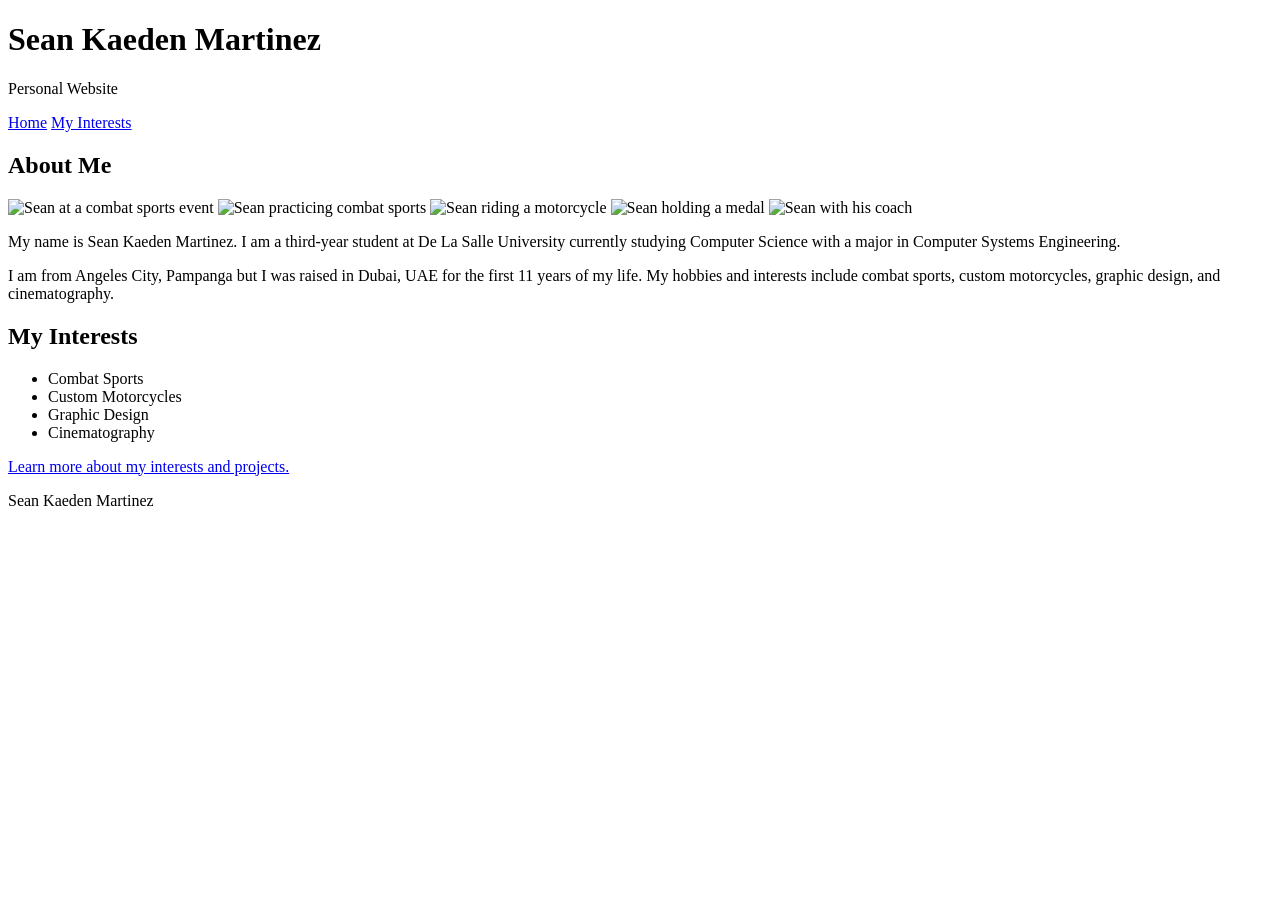
==== index.html @ 5f84a4a5 "Add files via upload" ====
<!DOCTYPE html>
<html lang="en">

<head>
    <meta charset="UTF-8">
    <title>Sean Kaeden Martinez - Personal Website</title>
</head>

<body>

    <header>
        <h1>Sean Kaeden Martinez</h1>
        <p>Personal Website</p>
    </header>

    <nav>
        <a href="index.html">Home</a>
        <a href="interests_projects.html">My Interests</a>
    </nav>

    <main>

        <section id="about">
            <h2>About Me</h2>

            <img src="images/IMG_1123.jpeg"
                 alt="Sean at a combat sports event"
                 height="300">

            <img src="images/IMG_2360.jpeg"
                 alt="Sean practicing combat sports"
                 height="300">

            <img src="images/IMG_5223.jpeg"
                 alt="Sean riding a motorcycle"
                 height="300">

            <img src="images/IMG_7922.jpeg"
                 alt="Sean holding a medal"
                 height="300">

            <img src="images/IMG_0710.jpeg"
                 alt="Sean with his coach"
                 height="300">

            <p>
                My name is Sean Kaeden Martinez. I am a third-year student at De La Salle University
                currently studying Computer Science with a major in Computer Systems Engineering.
            </p>

            <p>
                I am from Angeles City, Pampanga but I was raised in Dubai, UAE for the first 11 years of my life. 
                My hobbies and interests include combat sports, custom motorcycles, graphic design, and cinematography.
            </p>
        </section>

        <section id="interests">
            <h2>My Interests</h2>

            <ul>
                <li>Combat Sports</li>
                <li>Custom Motorcycles</li>
                <li>Graphic Design</li>
                <li>Cinematography</li>
            </ul>

            <p>
                <a href="interests_projects.html">
                    Learn more about my interests and projects.
                </a>
            </p>
        </section>


    </main>

    <footer>
        <p>Sean Kaeden Martinez</p>
    </footer>

</body>

</html>
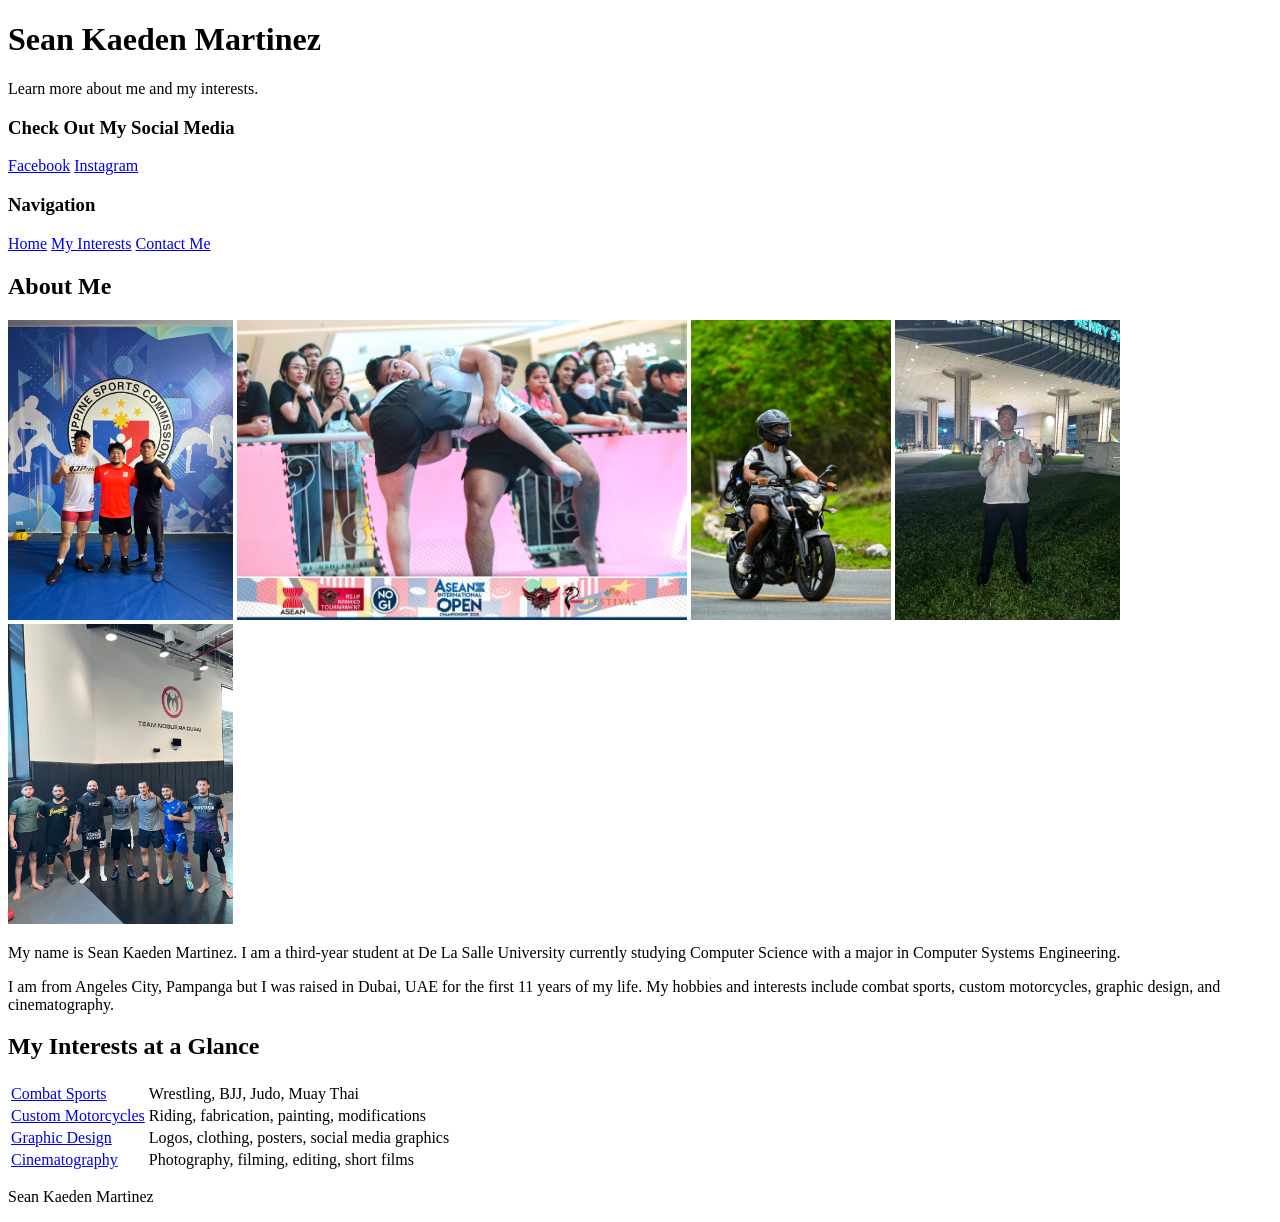
==== commit e06e25e4: "Added contact_me, added videos meeting requirements" ====
--- a/index.html
+++ b/index.html
@@ -9,13 +9,21 @@
 <body>
 
     <header>
-        <h1>Sean Kaeden Martinez</h1>
-        <p>Personal Website</p>
+    <h1>Sean Kaeden Martinez</h1>
+    <p>Learn more about me and my interests.</p>
+
+    <h3>Check Out My Social Media</h3>
+        <p>
+            <a href="https://www.facebook.com/kaeden.martinez.3">Facebook</a>
+            <a href="https://instagram.com/kden_.07">Instagram</a>
+        </p>
     </header>
 
+    <h3>Navigation</h3>
     <nav>
         <a href="index.html">Home</a>
         <a href="interests_projects.html">My Interests</a>
+        <a href="contact.html">Contact Me</a>
     </nav>
 
     <main>
@@ -55,21 +63,45 @@
         </section>
 
         <section id="interests">
-            <h2>My Interests</h2>
+    <h2>My Interests at a Glance</h2>
 
-            <ul>
-                <li>Combat Sports</li>
-                <li>Custom Motorcycles</li>
-                <li>Graphic Design</li>
-                <li>Cinematography</li>
-            </ul>
-
-            <p>
-                <a href="interests_projects.html">
-                    Learn more about my interests and projects.
+    <table>
+        <tr>
+        </tr>
+        <tr>
+            <td>
+                <a href="interests_projects.html#combat-sports">
+                    Combat Sports
                 </a>
-            </p>
-        </section>
+            </td>
+            <td>Wrestling, BJJ, Judo, Muay Thai </td>
+        </tr>
+        <tr>
+            <td>
+                <a href="interests_projects.html#motorcycles">
+                    Custom Motorcycles
+                </a>
+            </td>
+            <td>Riding, fabrication, painting, modifications</td>
+        </tr>
+        <tr>
+            <td>
+                <a href="interests_projects.html#graphic-design">
+                    Graphic Design  
+                </a>
+            </td>
+            <td>Logos, clothing, posters, social media graphics</td>
+        </tr>
+        <tr>
+            <td>
+                <a href="interests_projects.html#cinematography">
+                    Cinematography  
+                </a>
+            </td>
+            <td>Photography, filming, editing, short films</td>
+        </tr>
+    </table>
+</section>
 
 
     </main>
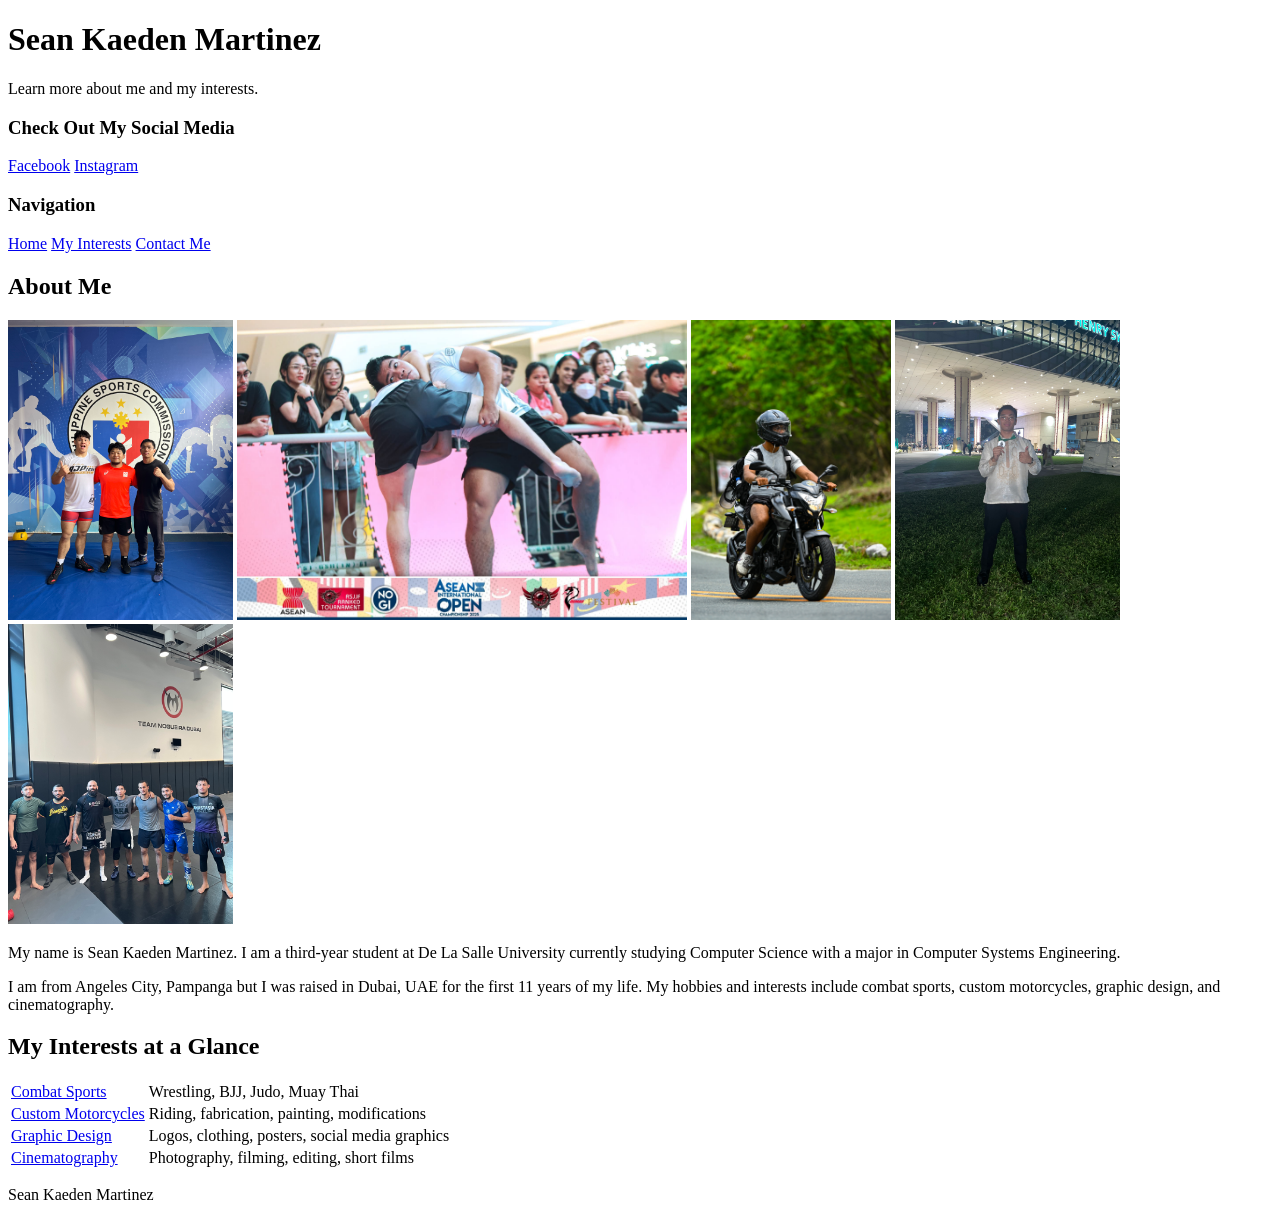
==== commit 726175d5: "Update index.html" ====
--- a/index.html
+++ b/index.html
@@ -23,7 +23,7 @@
     <nav>
         <a href="index.html">Home</a>
         <a href="interests_projects.html">My Interests</a>
-        <a href="contact.html">Contact Me</a>
+        <a href="contact_me.html">Contact Me</a>
     </nav>
 
     <main>
@@ -66,8 +66,7 @@
     <h2>My Interests at a Glance</h2>
 
     <table>
-        <tr>
-        </tr>
+
         <tr>
             <td>
                 <a href="interests_projects.html#combat-sports">
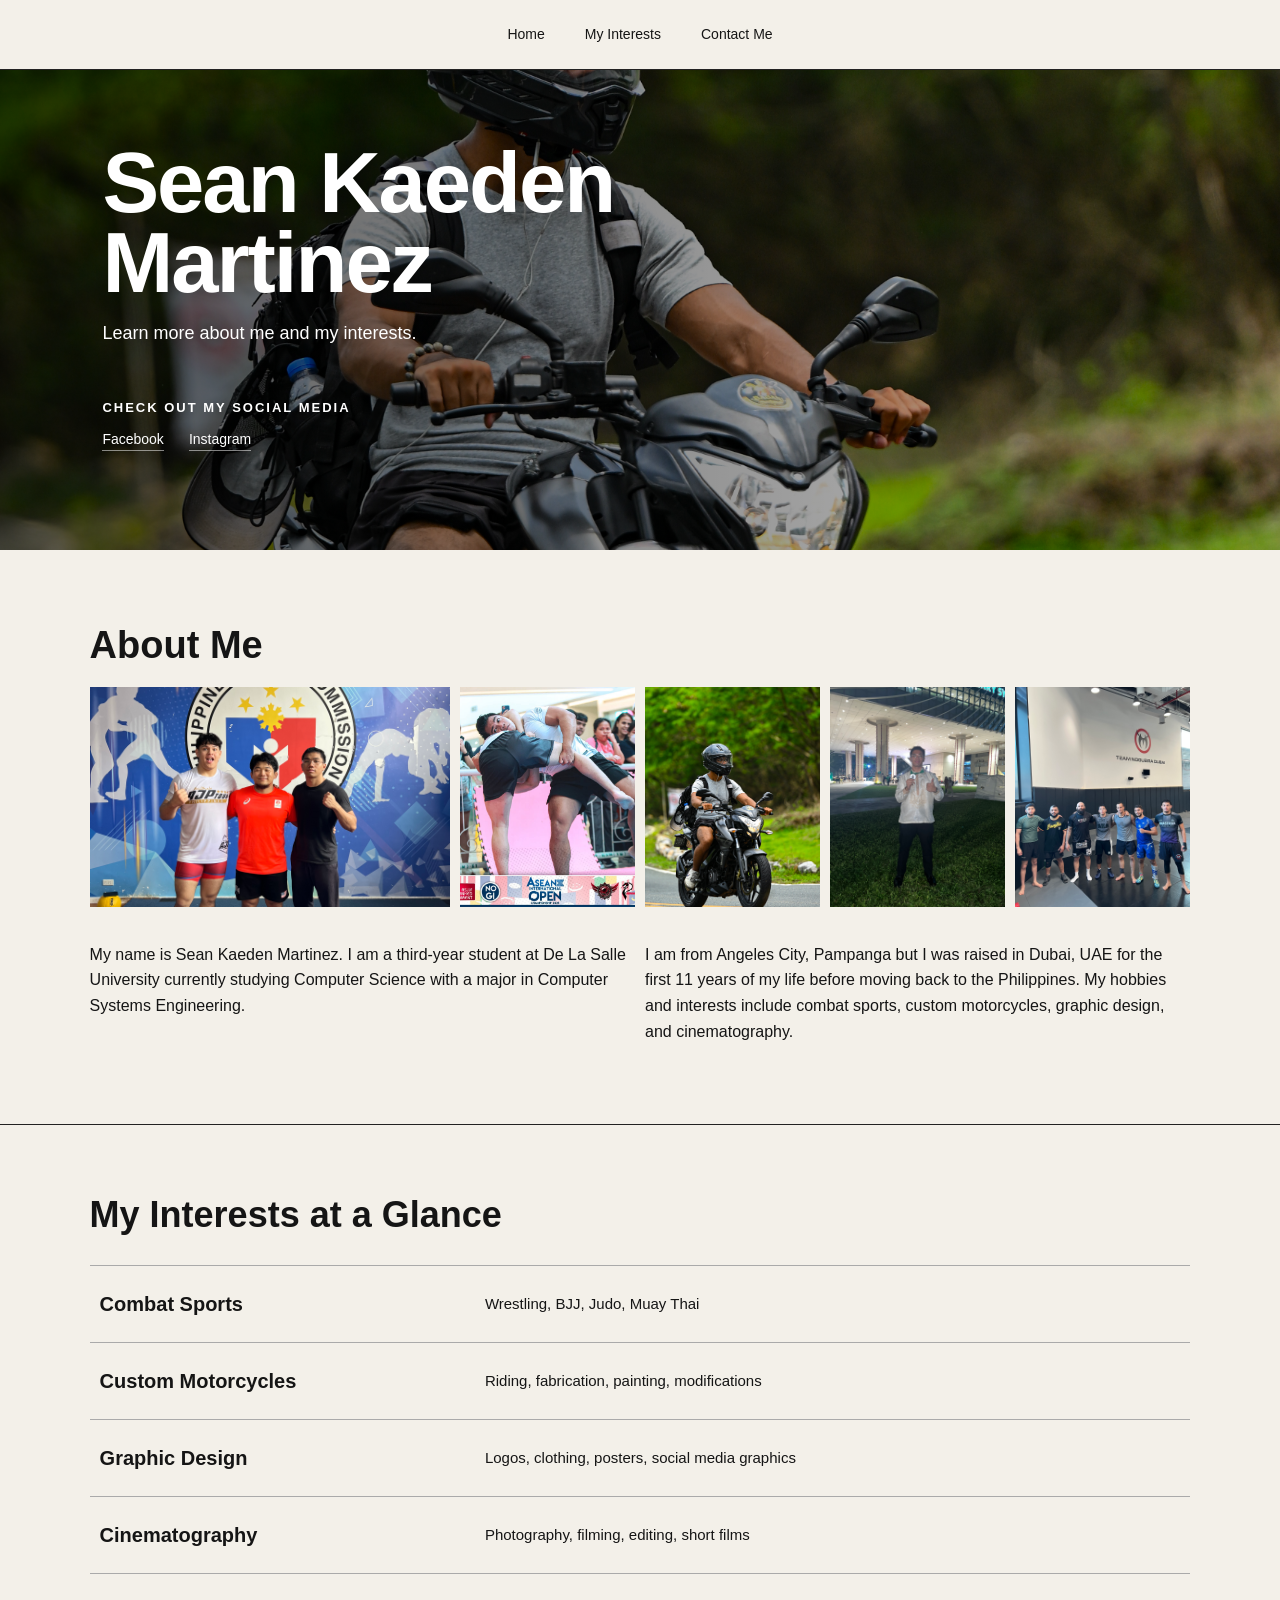
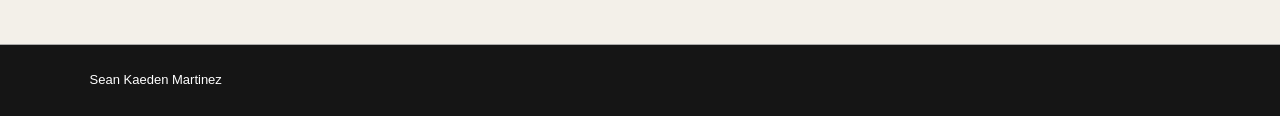
==== commit e7407632: "css styling + a few additions" ====
--- a/index.html
+++ b/index.html
@@ -4,6 +4,7 @@
 <head>
     <meta charset="UTF-8">
     <title>Sean Kaeden Martinez - Personal Website</title>
+    <link rel="stylesheet" href="styles.css">
 </head>
 
 <body>
@@ -57,8 +58,9 @@
             </p>
 
             <p>
-                I am from Angeles City, Pampanga but I was raised in Dubai, UAE for the first 11 years of my life. 
-                My hobbies and interests include combat sports, custom motorcycles, graphic design, and cinematography.
+                I am from Angeles City, Pampanga but I was raised in Dubai, UAE for the first 11 years of my life before
+                moving back to the Philippines. My hobbies and interests include combat sports, custom motorcycles, 
+                graphic design, and cinematography.
             </p>
         </section>
 
--- a/styles.css
+++ b/styles.css
@@ -0,0 +1,483 @@
+* {
+    box-sizing: border-box;
+}
+
+html {
+    scroll-behavior: smooth;
+}
+
+body {
+    margin: 0;
+    min-height: 100vh;
+    background: #f3f0e9;
+    color: #151515;
+    font-family: Arial, Helvetica, sans-serif;
+    line-height: 1.6;
+
+    display: flex;
+    flex-direction: column;
+}
+
+/* page layout */
+header {
+    order: 2;
+}
+
+nav {
+    order: 1;
+}
+
+main,
+body > section {
+    order: 3;
+}
+
+footer {
+    order: 4;
+}
+
+/* Hide the extra navigation heading */
+body > h3 {
+    display: none;
+}
+
+/* header */
+header {
+    min-height: 480px;
+    padding: 70px 8%;
+    color: white;
+
+    display: flex;
+    flex-direction: column;
+    justify-content: center;
+
+    background:
+        linear-gradient(
+            90deg,
+            rgba(0, 0, 0, 0.68),
+            rgba(0, 0, 0, 0.20)
+        ),
+        url("images/IMG_5223.jpeg");
+
+    background-size: cover;
+    background-position: center;
+}
+
+header h1 {
+    max-width: 700px;
+    margin: 0 0 15px;
+
+    font-size: clamp(48px, 7vw, 85px);
+    line-height: 0.95;
+    letter-spacing: -2px;
+}
+
+header > p {
+    max-width: 550px;
+    margin: 0 0 25px;
+    font-size: 18px;
+}
+
+header h3 {
+    margin: 25px 0 5px;
+    font-size: 13px;
+    text-transform: uppercase;
+    letter-spacing: 2px;
+}
+
+header a {
+    color: white;
+    margin-right: 20px;
+    padding-bottom: 3px;
+
+    font-size: 14px;
+    text-decoration: none;
+
+    border-bottom: 1px solid rgba(255, 255, 255, 0.5);
+}
+
+header a:hover {
+    border-bottom-color: white;
+}
+
+/* navigation */
+nav {
+    width: 100%;
+    min-height: 70px;
+    padding: 0 5%;
+
+    display: flex;
+    align-items: center;
+    justify-content: center;
+    gap: 40px;
+
+    background: #f3f0e9;
+    border-bottom: 1px solid #222;
+}
+
+nav a {
+    position: relative;
+    padding: 23px 0;
+
+    color: #151515;
+    font-size: 14px;
+    text-decoration: none;
+}
+
+nav a::after {
+    content: "";
+    position: absolute;
+    left: 0;
+    bottom: 17px;
+
+    width: 0;
+    height: 1px;
+
+    background: #176b4d;
+    transition: width 0.2s ease;
+}
+
+nav a:hover::after {
+    width: 100%;
+}
+
+/* main content */
+main,
+section {
+    width: 100%;
+}
+
+/* about section */
+#about {
+    padding: 75px 7% 80px;
+
+    display: grid;
+    grid-template-columns: repeat(6, 1fr);
+    gap: 10px;
+
+    border-bottom: 1px solid #222;
+}
+
+#about h2 {
+    grid-column: 1 / -1;
+    margin: 0 0 10px;
+
+    font-size: 38px;
+    line-height: 1.1;
+}
+
+#about img {
+    width: 100% !important;
+    height: 220px !important;
+    margin: 0;
+
+    object-fit: cover;
+}
+
+#about img:nth-of-type(1) {
+    grid-column: span 2;
+}
+
+#about img:nth-of-type(2),
+#about img:nth-of-type(3),
+#about img:nth-of-type(4),
+#about img:nth-of-type(5) {
+    grid-column: span 1;
+}
+
+#about p {
+    grid-column: span 3;
+    max-width: 650px;
+    margin: 25px 0 0;
+    font-size: 16px;
+}
+
+/* interests */
+#interests {
+    padding: 70px 7%;
+}
+
+#interests h2 {
+    margin: 0 0 30px;
+    font-size: 36px;
+    line-height: 1.1;
+}
+
+#interests table {
+    width: 100%;
+    border-collapse: collapse;
+    font-size: 15px;
+}
+
+#interests tr {
+    border-top: 1px solid #aaa;
+}
+
+#interests tr:last-child {
+    border-bottom: 1px solid #aaa;
+}
+
+#interests td {
+    padding: 22px 10px;
+}
+
+#interests td:first-child {
+    width: 35%;
+    font-size: 20px;
+    font-weight: bold;
+}
+
+#interests a {
+    color: #151515;
+    text-decoration: none;
+}
+
+#interests a:hover {
+    color: #176b4d;
+}
+
+/* interests and projects page */
+body:has(#combat-sports) header {
+    min-height: 300px;
+
+    background:
+        linear-gradient(
+            rgba(0, 0, 0, 0.55),
+            rgba(0, 0, 0, 0.55)
+        ),
+        url("images/IMG_2825.jpeg");
+
+    background-size: cover;
+    background-position: center;
+}
+
+body:has(#combat-sports) header h1 {
+    font-size: clamp(45px, 6vw, 75px);
+}
+
+/* section navigation */
+#navigation {
+    padding: 25px 7%;
+
+    display: flex;
+    align-items: center;
+    flex-wrap: wrap;
+    gap: 25px;
+
+    background: #e9e5dd;
+    border-bottom: 1px solid #aaa;
+}
+
+#navigation h2 {
+    display: none;
+}
+
+#navigation p {
+    margin: 0;
+}
+
+#navigation a {
+    color: #151515;
+    font-size: 14px;
+    text-decoration: none;
+}
+
+#navigation a:hover {
+    color: #176b4d;
+}
+
+/* content sections */
+main > section {
+    padding: 70px 7%;
+    border-bottom: 1px solid #aaa;
+}
+
+main > section h2 {
+    margin: 0 0 15px;
+    font-size: 38px;
+    line-height: 1.1;
+}
+
+main > section p {
+    max-width: 750px;
+    margin-bottom: 30px;
+    font-size: 16px;
+}
+
+main > section h3 {
+    margin: 35px 0 15px;
+
+    font-size: 13px;
+    text-transform: uppercase;
+    letter-spacing: 2px;
+}
+
+/* videos */
+main > section video {
+    width: 350px;
+    max-width: 100%;
+    height: auto !important;
+    margin: 0 8px 8px 0;
+
+    object-fit: contain;
+    vertical-align: top;
+    background: #111;
+}
+
+/* photos */
+main > section img {
+    width: 350px;
+    max-width: 100%;
+    height: 220px !important;
+    margin: 0 8px 8px 0;
+
+    object-fit: cover;
+    vertical-align: top;
+}
+
+/* individual sections */
+#combat-sports {
+    background: #f3f0e9;
+}
+
+#motorcycles {
+    background: #eae7df;
+}
+
+#graphic-design {
+    background: #f3f0e9;
+}
+
+#cinematography {
+    min-height: 350px;
+    background: #eae7df;
+}
+
+/* contact page header */
+body:has(form) header {
+    min-height: 330px;
+
+    background:
+        linear-gradient(
+            rgba(0, 0, 0, 0.45),
+            rgba(0, 0, 0, 0.45)
+        ),
+        url("images/IMG_5223.jpeg");
+
+    background-size: cover;
+    background-position: center;
+}
+
+/* elevator music */
+body:has(audio) > h3 {
+    order: 2;
+
+    display: block;
+
+    width: 90%;
+    max-width: 550px;
+
+    margin: 25px auto 8px;
+
+    color: #151515;
+    font-size: 14px;
+    font-weight: normal;
+    text-align: center;
+}
+
+body > audio {
+    order: 2;
+
+    display: block;
+
+    width: 90%;
+    max-width: 550px;
+    height: 52px;
+
+    margin: 0 auto 30px;
+
+    border-radius: 8px;
+    background: #e9e5dd;
+}
+
+/* contact page */
+body:has(form) main {
+    padding: 75px 7%;
+}
+
+body:has(form) main section {
+    max-width: 900px;
+    margin: auto;
+}
+
+body:has(form) main h2 {
+    margin-bottom: 35px;
+    font-size: 42px;
+}
+
+/* form */
+form {
+    display: flex;
+    flex-direction: column;
+    gap: 8px;
+}
+
+form label {
+    margin-top: 10px;
+    font-size: 14px;
+}
+
+form input,
+form select,
+form textarea {
+    width: 100%;
+    padding: 15px;
+
+    font-family: inherit;
+    font-size: 15px;
+
+    background: #faf8f3;
+    border: 1px solid #aaa;
+    border-radius: 0;
+}
+
+form textarea {
+    min-height: 160px;
+    resize: vertical;
+}
+
+form input:focus,
+form select:focus,
+form textarea:focus {
+    outline: none;
+    border-color: #176b4d;
+}
+
+/* submit button */
+form input[type="submit"] {
+    margin-top: 15px;
+
+    background: #176b4d;
+    color: white;
+
+    border: none;
+    cursor: pointer;
+
+    transition: 0.2s;
+}
+
+form input[type="submit"]:hover {
+    background: #0d5039;
+}
+
+/* footer */
+footer {
+    padding: 25px 7%;
+    background: #151515;
+    color: white;
+}
+
+footer p {
+    margin: 0;
+    font-size: 13px;
+}
